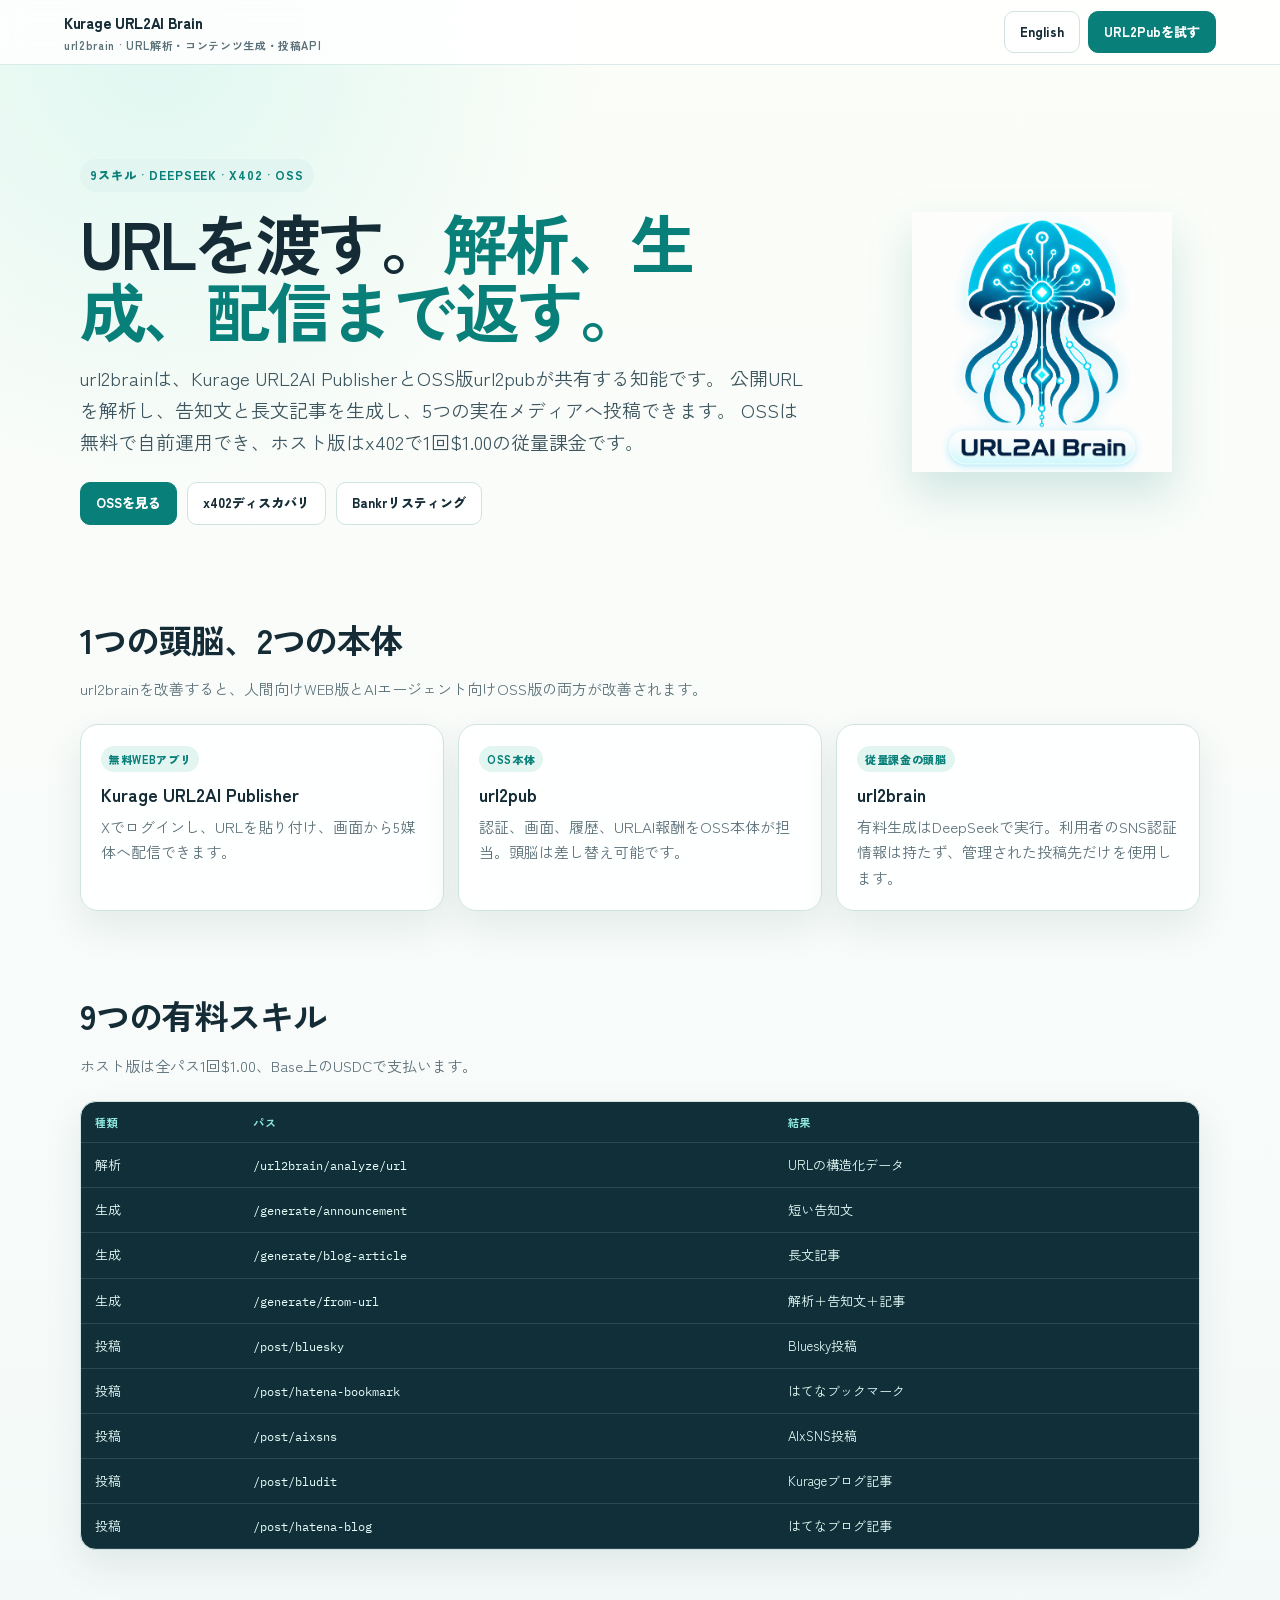
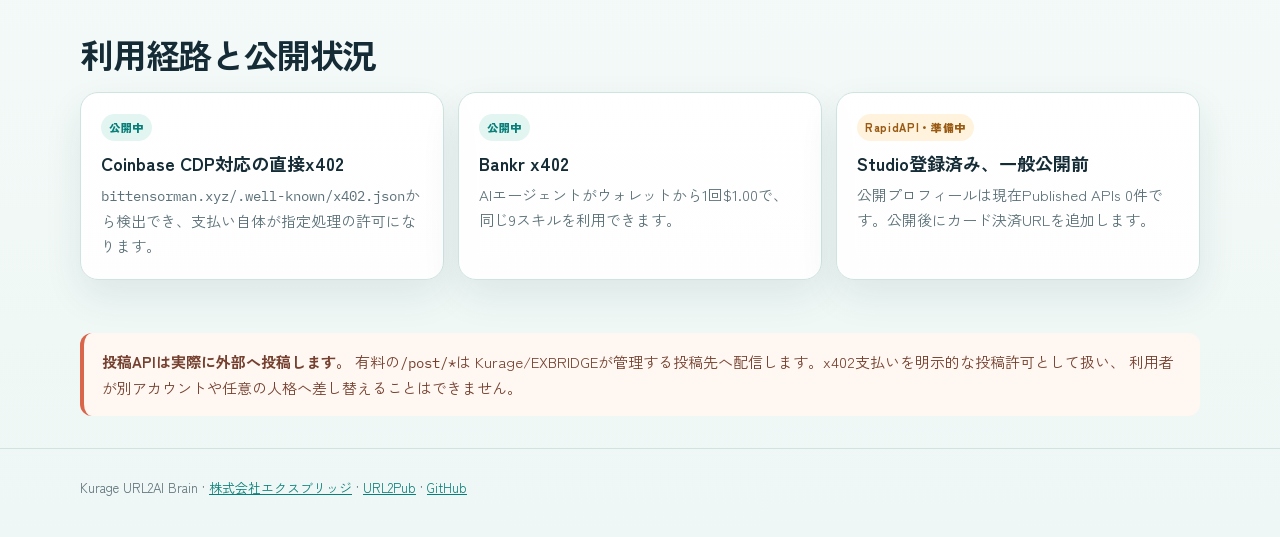
==== landing/url2brain.html @ d59b26c5 "feat: add bilingual url2brain product landing" ====
<!doctype html>
<html lang="ja">
<head>
<meta charset="utf-8">
<meta name="viewport" content="width=device-width,initial-scale=1">
<title>Kurage URL2AI Brain — URL解析・記事生成・実投稿API</title>
<meta name="description" content="URL解析、告知文・記事生成、5媒体への実投稿を提供する9つの知能API。OSSとして自前運用でき、DeepSeekを使うx402従量課金APIとしても利用できます。">
<link rel="canonical" href="https://url2brain.exbridge.jp/url2brain.html">
<link rel="alternate" hreflang="en" href="https://url2brain.exbridge.jp/">
<meta property="og:title" content="Kurage URL2AI Brain">
<meta property="og:description" content="OSSの本体と、DeepSeekで動く従量課金の頭脳。URL解析・生成・投稿の9スキル。">
<meta property="og:url" content="https://url2brain.exbridge.jp/url2brain.html">
<meta property="og:image" content="https://url2brain.exbridge.jp/assets/icon.png">
<link rel="preconnect" href="https://fonts.googleapis.com">
<link rel="preconnect" href="https://fonts.gstatic.com" crossorigin>
<link href="https://fonts.googleapis.com/css2?family=IBM+Plex+Mono:wght@500&family=Zen+Kaku+Gothic+New:wght@400;500;700;900&display=swap" rel="stylesheet">
<link rel="stylesheet" href="assets/style.css">
</head>
<body>
<header>
  <div class="brand">Kurage URL2AI Brain<small>url2brain · URL解析・コンテンツ生成・投稿API</small></div>
  <nav class="nav">
    <a class="btn" href="index.html">English</a>
    <a class="btn primary" href="https://url2ai.exbridge.jp/url2pub.html">URL2Pubを試す</a>
  </nav>
</header>
<main class="wrap">
  <div class="hero">
    <div>
      <span class="eyebrow">9スキル · DEEPSEEK · X402 · OSS</span>
      <h1>URLを渡す。<em>解析、生成、配信まで返す。</em></h1>
      <p class="lead">url2brainは、Kurage URL2AI PublisherとOSS版url2pubが共有する知能です。
      公開URLを解析し、告知文と長文記事を生成し、5つの実在メディアへ投稿できます。
      OSSは無料で自前運用でき、ホスト版はx402で1回$1.00の従量課金です。</p>
      <div class="actions">
        <a class="btn primary" href="https://github.com/katsushi2441/url2brain">OSSを見る</a>
        <a class="btn" href="https://bittensorman.xyz/.well-known/x402.json">x402ディスカバリ</a>
        <a class="btn" href="https://x402.bankr.bot/0x444fadbd6e1fed0cfbf7613b6c9f91b9021eecbd/url2brain">Bankrリスティング</a>
      </div>
    </div>
    <img src="assets/icon.png" alt="Kurage URL2AI Brainアイコン">
  </div>

  <section>
    <h2>1つの頭脳、2つの本体</h2>
    <p class="sub">url2brainを改善すると、人間向けWEB版とAIエージェント向けOSS版の両方が改善されます。</p>
    <div class="grid">
      <article class="card"><span class="tag">無料WEBアプリ</span><h3>Kurage URL2AI Publisher</h3><p>Xでログインし、URLを貼り付け、画面から5媒体へ配信できます。</p></article>
      <article class="card"><span class="tag">OSS本体</span><h3>url2pub</h3><p>認証、画面、履歴、URLAI報酬をOSS本体が担当。頭脳は差し替え可能です。</p></article>
      <article class="card"><span class="tag">従量課金の頭脳</span><h3>url2brain</h3><p>有料生成はDeepSeekで実行。利用者のSNS認証情報は持たず、管理された投稿先だけを使用します。</p></article>
    </div>
  </section>

  <section>
    <h2>9つの有料スキル</h2>
    <p class="sub">ホスト版は全パス1回$1.00、Base上のUSDCで支払います。</p>
    <div class="paths">
      <table>
        <thead><tr><th>種類</th><th>パス</th><th>結果</th></tr></thead>
        <tbody>
          <tr><td>解析</td><td><code>/url2brain/analyze/url</code></td><td>URLの構造化データ</td></tr>
          <tr><td>生成</td><td><code>/generate/announcement</code></td><td>短い告知文</td></tr>
          <tr><td>生成</td><td><code>/generate/blog-article</code></td><td>長文記事</td></tr>
          <tr><td>生成</td><td><code>/generate/from-url</code></td><td>解析＋告知文＋記事</td></tr>
          <tr><td>投稿</td><td><code>/post/bluesky</code></td><td>Bluesky投稿</td></tr>
          <tr><td>投稿</td><td><code>/post/hatena-bookmark</code></td><td>はてなブックマーク</td></tr>
          <tr><td>投稿</td><td><code>/post/aixsns</code></td><td>AIxSNS投稿</td></tr>
          <tr><td>投稿</td><td><code>/post/bludit</code></td><td>Kurageブログ記事</td></tr>
          <tr><td>投稿</td><td><code>/post/hatena-blog</code></td><td>はてなブログ記事</td></tr>
        </tbody>
      </table>
    </div>
  </section>

  <section>
    <h2>利用経路と公開状況</h2>
    <div class="grid">
      <article class="card"><span class="tag">公開中</span><h3>Coinbase CDP対応の直接x402</h3><p><code>bittensorman.xyz/.well-known/x402.json</code>から検出でき、支払い自体が指定処理の許可になります。</p></article>
      <article class="card"><span class="tag">公開中</span><h3>Bankr x402</h3><p>AIエージェントがウォレットから1回$1.00で、同じ9スキルを利用できます。</p></article>
      <article class="card"><span class="tag pending">RapidAPI・準備中</span><h3>Studio登録済み、一般公開前</h3><p>公開プロフィールは現在Published APIs 0件です。公開後にカード決済URLを追加します。</p></article>
    </div>
  </section>

  <p class="notice"><strong>投稿APIは実際に外部へ投稿します。</strong> 有料の<code>/post/*</code>は
  Kurage/EXBRIDGEが管理する投稿先へ配信します。x402支払いを明示的な投稿許可として扱い、
  利用者が別アカウントや任意の人格へ差し替えることはできません。</p>
</main>
<footer><div class="wrap">Kurage URL2AI Brain · <a href="https://exbridge.jp/">株式会社エクスブリッジ</a> · <a href="https://url2ai.exbridge.jp/url2pub.html">URL2Pub</a> · <a href="https://github.com/katsushi2441/url2brain">GitHub</a></div></footer>
</body>
</html>
---- landing/assets/style.css ----
:root {
  --paper: #f7fbfa;
  --surface: #ffffff;
  --ink: #152c36;
  --muted: #5b7078;
  --line: #cfe3e1;
  --accent: #087f78;
  --accent-soft: #e2f5f1;
  --navy: #173f5f;
  --coral: #d9654b;
  --shadow: 0 16px 38px rgba(18, 67, 70, .09);
}
* { box-sizing: border-box; }
html { scroll-behavior: smooth; }
body {
  margin: 0;
  color: var(--ink);
  background:
    radial-gradient(circle at 12% 2%, rgba(45, 212, 191, .13), transparent 28rem),
    linear-gradient(180deg, #fbfdf8 0%, var(--paper) 56%, #eef7f5 100%);
  font-family: "Zen Kaku Gothic New", sans-serif;
  font-size: 15px;
  line-height: 1.7;
}
a { color: var(--accent); }
header {
  min-height: 62px;
  display: flex;
  align-items: center;
  justify-content: space-between;
  gap: 20px;
  padding: 10px clamp(20px, 5vw, 72px);
  border-bottom: 1px solid rgba(8, 127, 120, .15);
  background: rgba(255, 255, 255, .86);
  backdrop-filter: blur(12px);
}
.brand { font-weight: 900; letter-spacing: -.02em; }
.brand small { display: block; color: var(--muted); font-size: 11px; font-weight: 600; letter-spacing: .06em; }
.nav { display: flex; gap: 8px; flex-wrap: wrap; }
.wrap { width: min(1120px, calc(100% - 32px)); margin: 0 auto; }
.hero {
  display: grid;
  grid-template-columns: 1.5fr .65fr;
  align-items: center;
  gap: clamp(24px, 6vw, 72px);
  padding: clamp(54px, 8vw, 94px) 0 48px;
}
.eyebrow {
  display: inline-flex;
  align-items: center;
  gap: 8px;
  padding: 6px 10px;
  border-radius: 999px;
  background: var(--accent-soft);
  color: var(--accent);
  font-size: 12px;
  font-weight: 800;
  letter-spacing: .08em;
}
h1 { margin: 16px 0 18px; font-size: clamp(36px, 5.5vw, 66px); line-height: 1.03; letter-spacing: -.055em; }
h1 em { color: var(--accent); font-style: normal; }
.lead { max-width: 760px; margin: 0; color: #3d555e; font-size: clamp(16px, 1.6vw, 19px); }
.hero img {
  display: block;
  width: min(100%, 260px);
  margin: auto;
  filter: drop-shadow(0 22px 22px rgba(8, 127, 120, .17));
}
.actions { display: flex; gap: 10px; flex-wrap: wrap; margin-top: 24px; }
.btn {
  display: inline-flex;
  align-items: center;
  min-height: 40px;
  padding: 9px 15px;
  border: 1px solid var(--line);
  border-radius: 10px;
  background: var(--surface);
  color: var(--ink);
  font-size: 13px;
  font-weight: 800;
  text-decoration: none;
}
.btn.primary { border-color: var(--accent); background: var(--accent); color: #fff; }
section { padding: 38px 0; }
h2 { margin: 0 0 8px; font-size: clamp(24px, 3vw, 34px); letter-spacing: -.035em; }
.sub { margin: 0 0 22px; color: var(--muted); }
.grid { display: grid; grid-template-columns: repeat(3, 1fr); gap: 14px; }
.card {
  min-width: 0;
  padding: 20px;
  border: 1px solid var(--line);
  border-radius: 18px;
  background: rgba(255, 255, 255, .93);
  box-shadow: var(--shadow);
}
.card h3 { margin: 10px 0 7px; font-size: 18px; line-height: 1.35; }
.card p { margin: 0; color: var(--muted); }
.tag {
  display: inline-block;
  padding: 4px 8px;
  border-radius: 999px;
  background: var(--accent-soft);
  color: var(--accent);
  font-size: 11px;
  font-weight: 900;
  letter-spacing: .06em;
}
.tag.pending { background: #fff3dd; color: #9a5a13; }
.paths {
  overflow-x: auto;
  border: 1px solid var(--line);
  border-radius: 16px;
  background: #102f38;
  color: #e9fffb;
  box-shadow: var(--shadow);
}
table { width: 100%; border-collapse: collapse; min-width: 720px; }
th, td { padding: 11px 14px; border-bottom: 1px solid rgba(255,255,255,.12); text-align: left; font-size: 13px; }
th { color: #8ee8dc; font-size: 11px; letter-spacing: .06em; text-transform: uppercase; }
code { font-family: "IBM Plex Mono", monospace; font-size: .9em; overflow-wrap: anywhere; }
.notice {
  padding: 16px 18px;
  border-left: 4px solid var(--coral);
  border-radius: 12px;
  background: #fff7f2;
  color: #75402f;
}
footer { margin-top: 32px; padding: 28px 0 38px; border-top: 1px solid var(--line); color: var(--muted); font-size: 13px; }
@media (max-width: 760px) {
  .hero { grid-template-columns: 1fr; padding-top: 42px; }
  .hero img { width: 170px; }
  .grid { grid-template-columns: 1fr; }
  header { align-items: flex-start; }
}
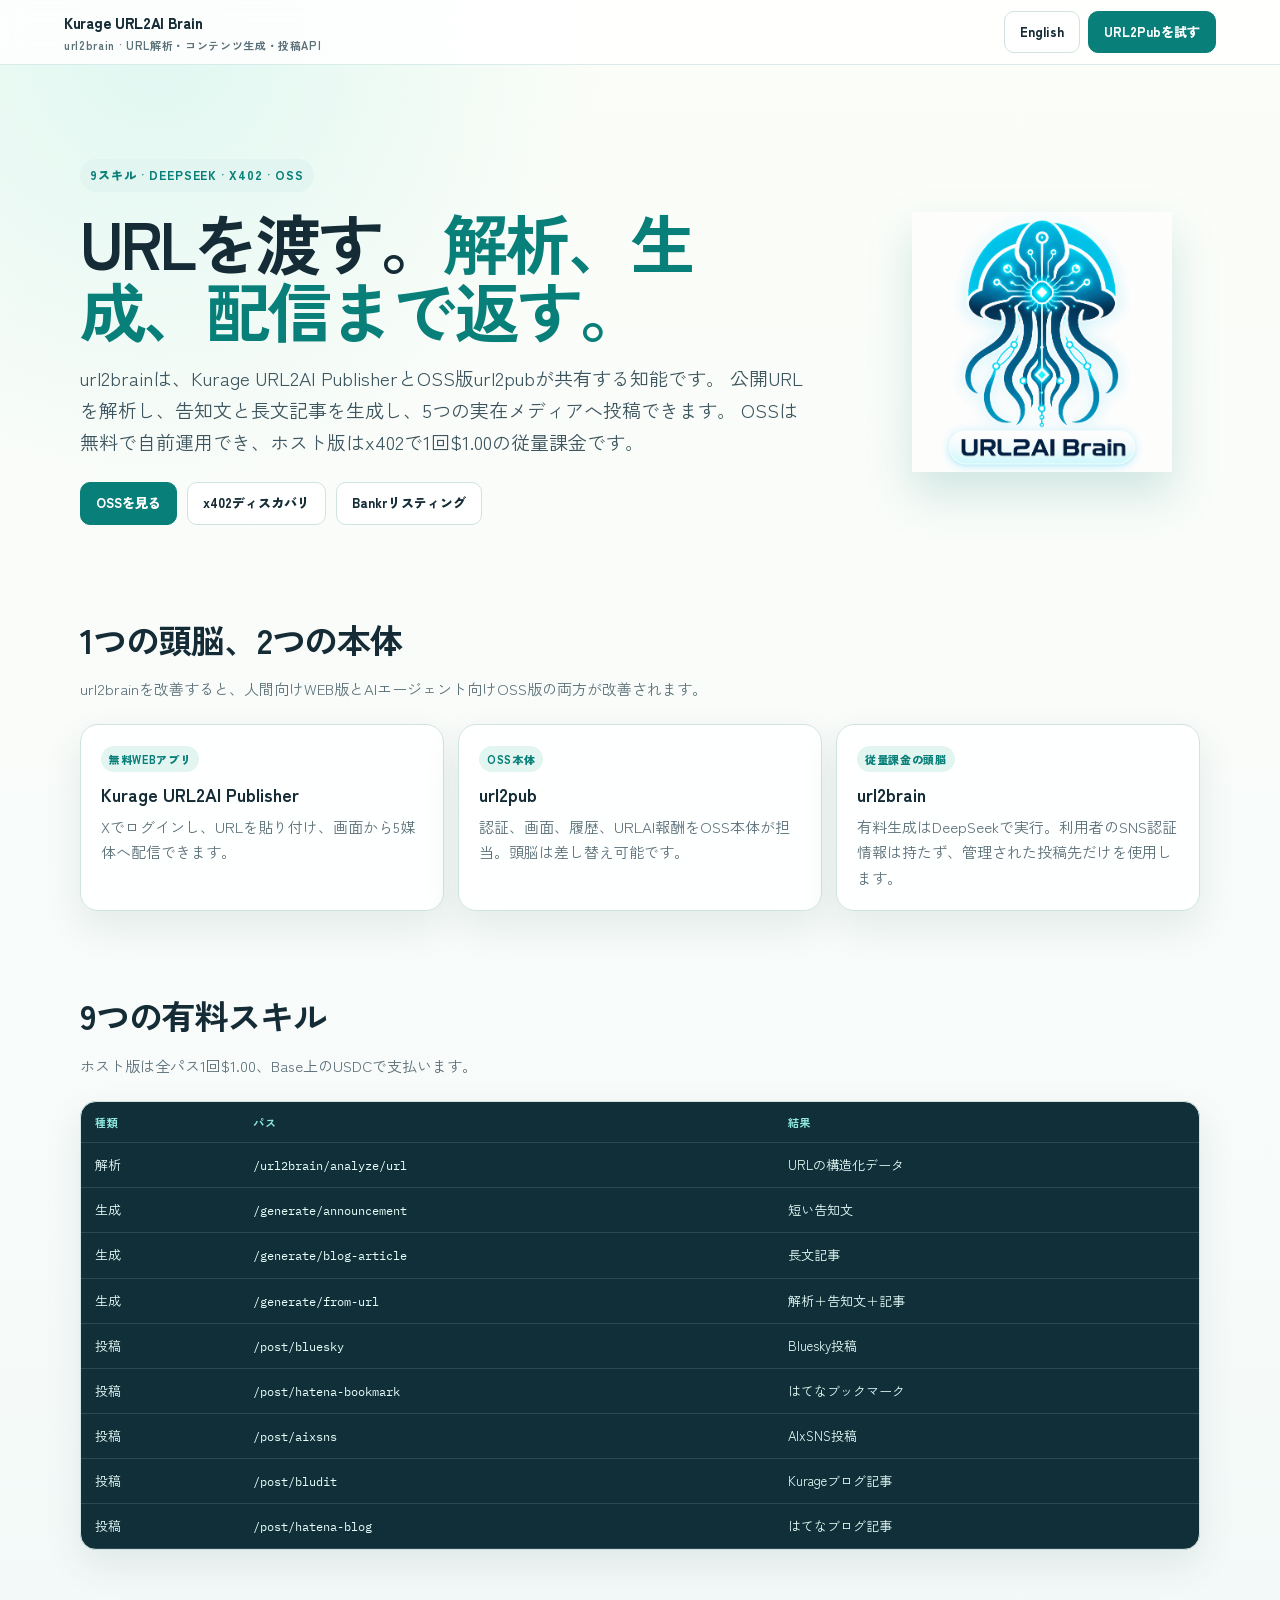
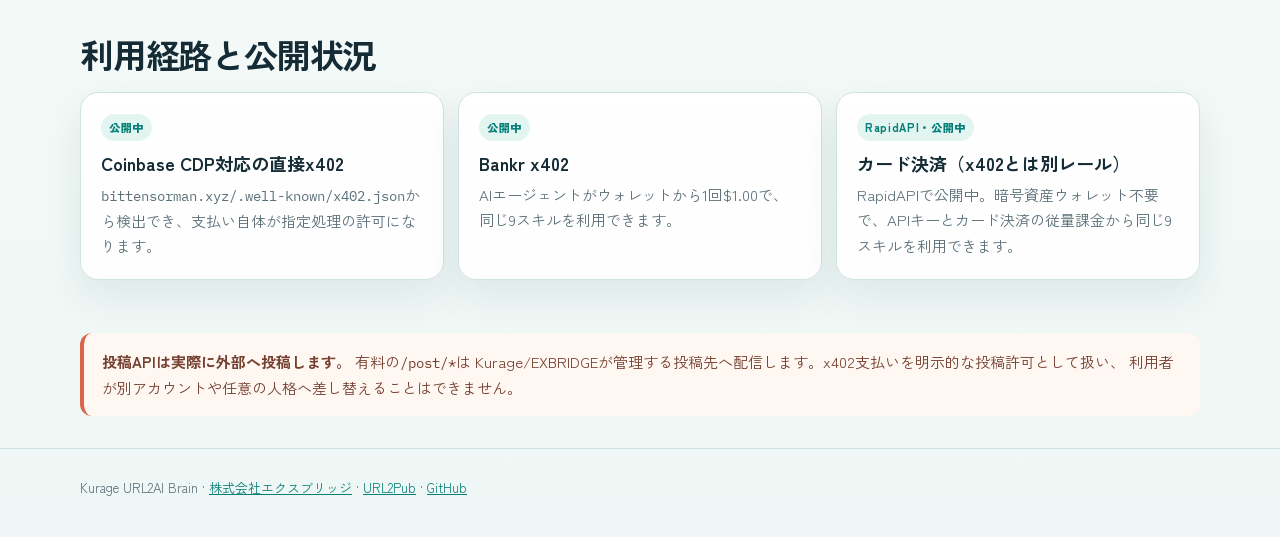
==== commit f5ec91a4: "url2brain LP: RapidAPIを公開中に更新(準備中/PENDING表記を撤去・日英) Co-Authored-By: Claude Opus 4.8 <noreply@anthropi" ====
--- a/landing/url2brain.html
+++ b/landing/url2brain.html
@@ -77,7 +77,7 @@
     <div class="grid">
       <article class="card"><span class="tag">公開中</span><h3>Coinbase CDP対応の直接x402</h3><p><code>bittensorman.xyz/.well-known/x402.json</code>から検出でき、支払い自体が指定処理の許可になります。</p></article>
       <article class="card"><span class="tag">公開中</span><h3>Bankr x402</h3><p>AIエージェントがウォレットから1回$1.00で、同じ9スキルを利用できます。</p></article>
-      <article class="card"><span class="tag pending">RapidAPI・準備中</span><h3>Studio登録済み、一般公開前</h3><p>公開プロフィールは現在Published APIs 0件です。公開後にカード決済URLを追加します。</p></article>
+      <article class="card"><span class="tag">RapidAPI・公開中</span><h3>カード決済（x402とは別レール）</h3><p>RapidAPIで公開中。暗号資産ウォレット不要で、APIキーとカード決済の従量課金から同じ9スキルを利用できます。</p></article>
     </div>
   </section>
 
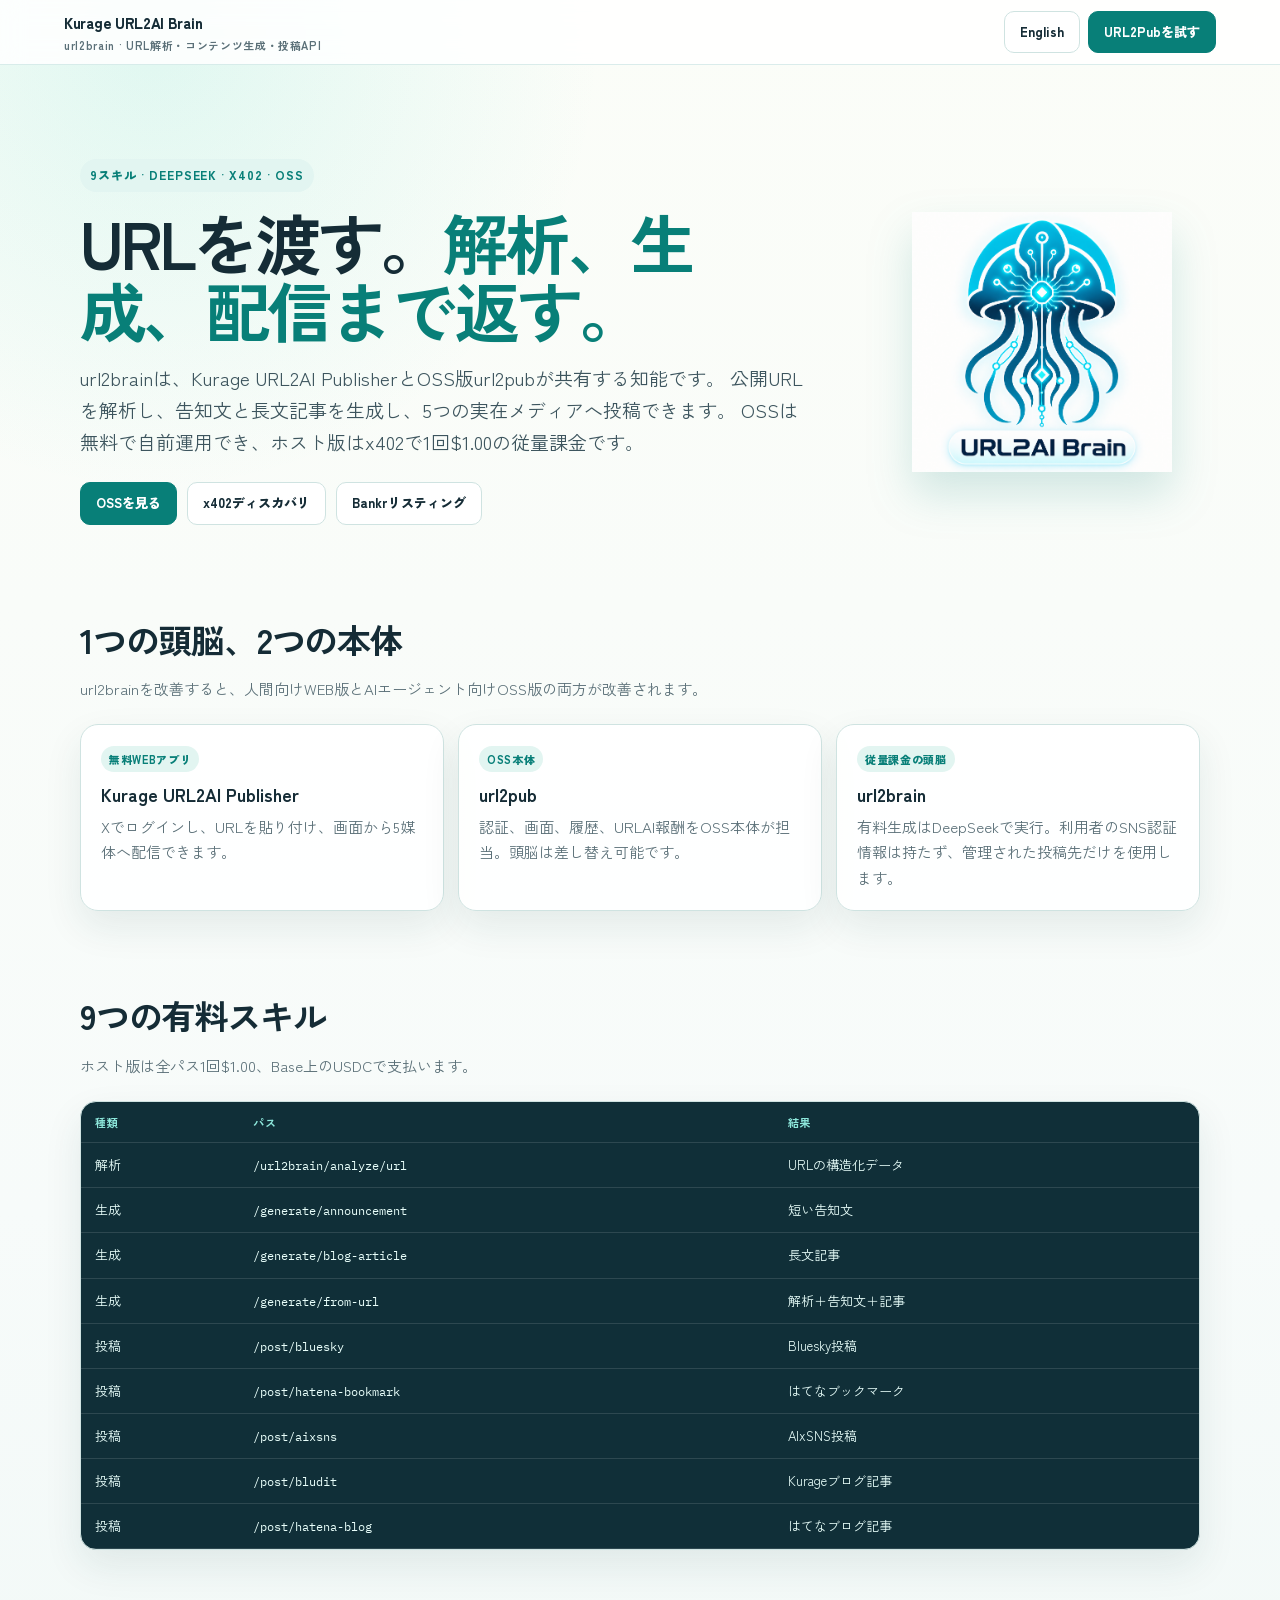
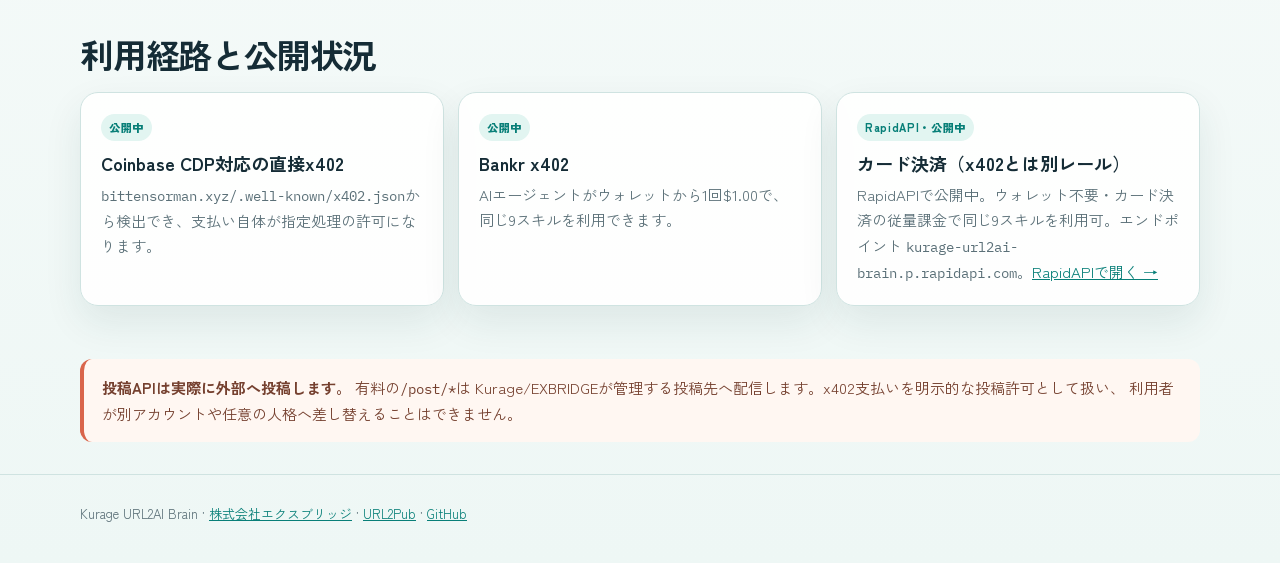
==== commit 98fc7707: "url2brain LP: RapidAPIの実利用URL(エンドポイントホスト+Hub掲載ページ)を追記 Co-Authored-By: Claude Opus 4.8 <noreply@anthr" ====
--- a/landing/url2brain.html
+++ b/landing/url2brain.html
@@ -77,7 +77,7 @@
     <div class="grid">
       <article class="card"><span class="tag">公開中</span><h3>Coinbase CDP対応の直接x402</h3><p><code>bittensorman.xyz/.well-known/x402.json</code>から検出でき、支払い自体が指定処理の許可になります。</p></article>
       <article class="card"><span class="tag">公開中</span><h3>Bankr x402</h3><p>AIエージェントがウォレットから1回$1.00で、同じ9スキルを利用できます。</p></article>
-      <article class="card"><span class="tag">RapidAPI・公開中</span><h3>カード決済（x402とは別レール）</h3><p>RapidAPIで公開中。暗号資産ウォレット不要で、APIキーとカード決済の従量課金から同じ9スキルを利用できます。</p></article>
+      <article class="card"><span class="tag">RapidAPI・公開中</span><h3>カード決済（x402とは別レール）</h3><p>RapidAPIで公開中。ウォレット不要・カード決済の従量課金で同じ9スキルを利用可。エンドポイント <code>kurage-url2ai-brain.p.rapidapi.com</code>。<a href="https://rapidapi.com/katsushi2441/api/kurage-url2ai-brain" target="_blank" rel="noopener">RapidAPIで開く →</a></p></article>
     </div>
   </section>
 
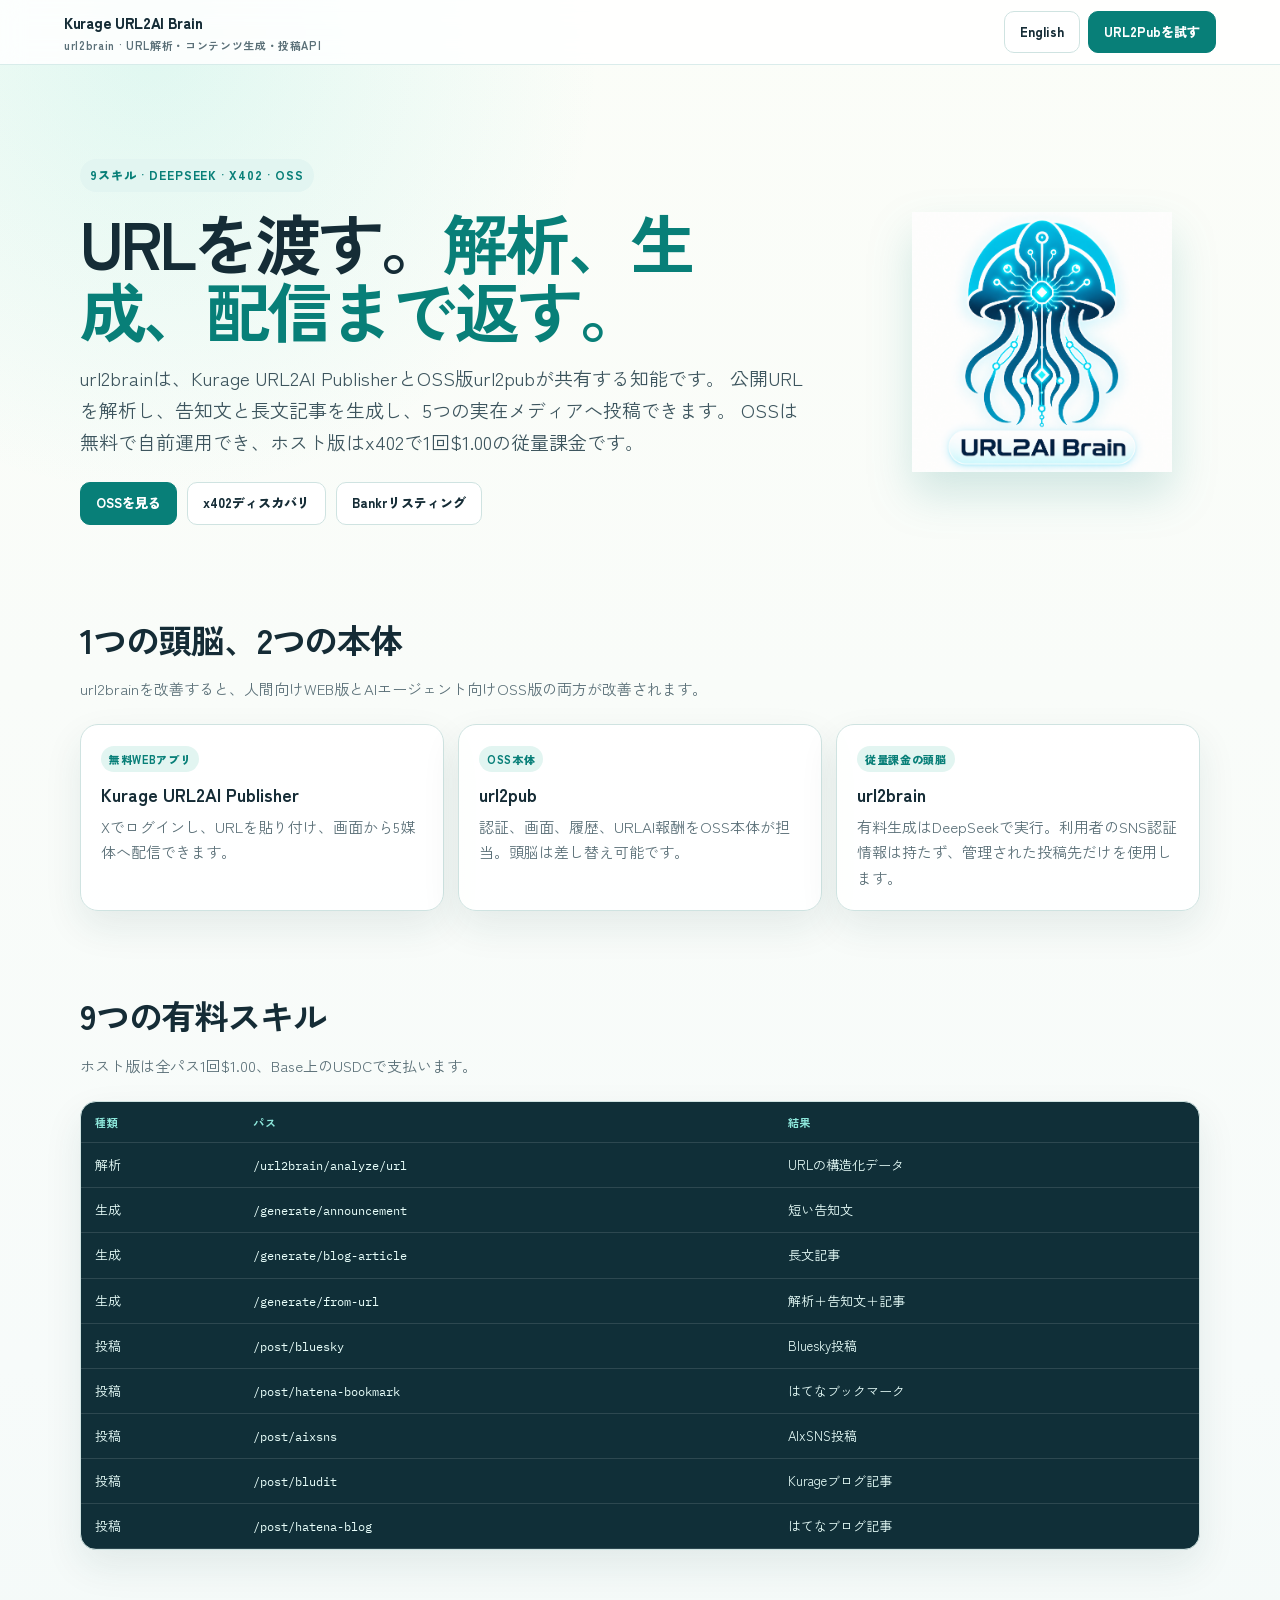
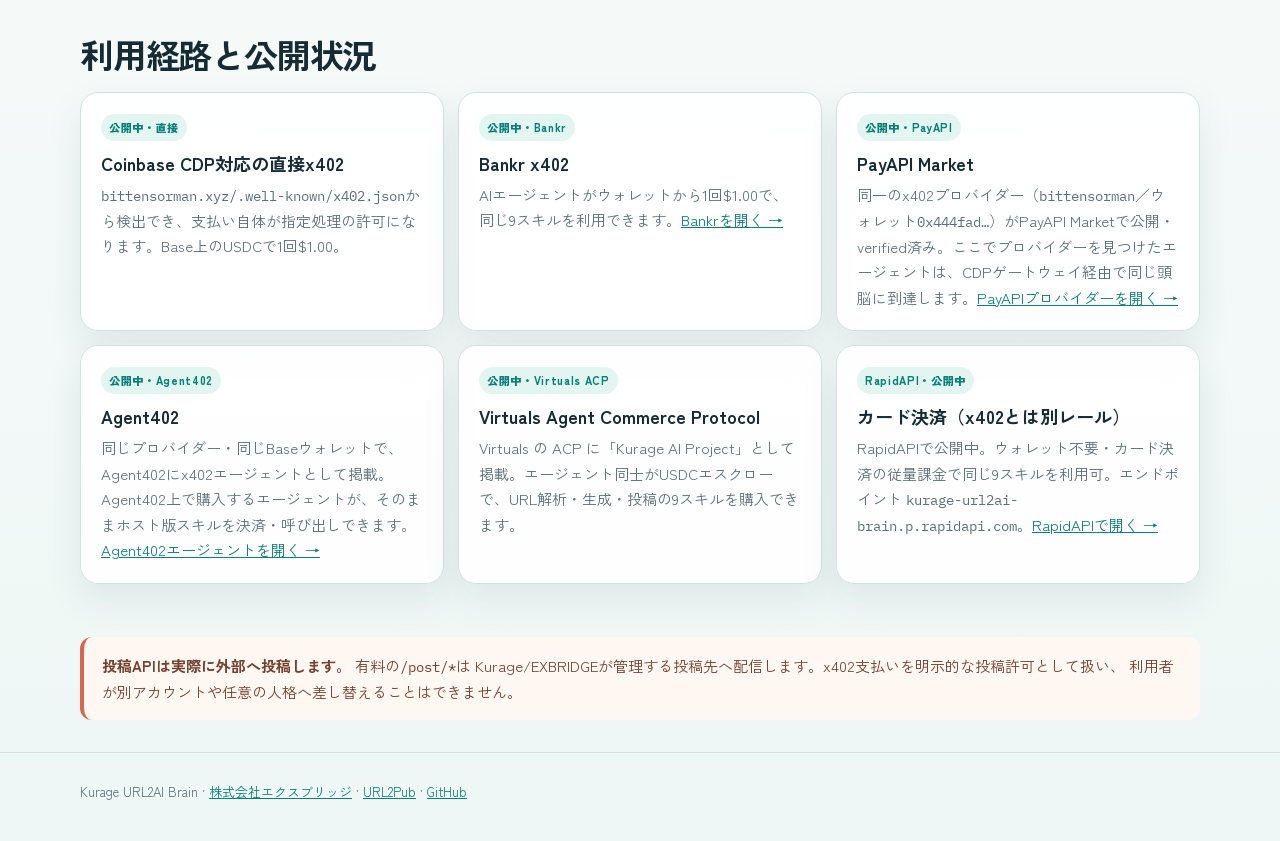
==== commit 79044ec5: "landing: list all x402 marketplaces (PayAPI/Agent402/JPYC/Virtuals ACP) on LP Add the full set of re" ====
--- a/landing/url2brain.html
+++ b/landing/url2brain.html
@@ -75,8 +75,11 @@
   <section>
     <h2>利用経路と公開状況</h2>
     <div class="grid">
-      <article class="card"><span class="tag">公開中</span><h3>Coinbase CDP対応の直接x402</h3><p><code>bittensorman.xyz/.well-known/x402.json</code>から検出でき、支払い自体が指定処理の許可になります。</p></article>
-      <article class="card"><span class="tag">公開中</span><h3>Bankr x402</h3><p>AIエージェントがウォレットから1回$1.00で、同じ9スキルを利用できます。</p></article>
+      <article class="card"><span class="tag">公開中・直接</span><h3>Coinbase CDP対応の直接x402</h3><p><code>bittensorman.xyz/.well-known/x402.json</code>から検出でき、支払い自体が指定処理の許可になります。Base上のUSDCで1回$1.00。</p></article>
+      <article class="card"><span class="tag">公開中・Bankr</span><h3>Bankr x402</h3><p>AIエージェントがウォレットから1回$1.00で、同じ9スキルを利用できます。<a href="https://x402.bankr.bot/0x444fadbd6e1fed0cfbf7613b6c9f91b9021eecbd/url2brain" target="_blank" rel="noopener">Bankrを開く →</a></p></article>
+      <article class="card"><span class="tag">公開中・PayAPI</span><h3>PayAPI Market</h3><p>同一のx402プロバイダー（<code>bittensorman</code>／ウォレット<code>0x444fad…</code>）がPayAPI Marketで公開・verified済み。ここでプロバイダーを見つけたエージェントは、CDPゲートウェイ経由で同じ頭脳に到達します。<a href="https://payapi.market/provider/bittensorman" target="_blank" rel="noopener">PayAPIプロバイダーを開く →</a></p></article>
+      <article class="card"><span class="tag">公開中・Agent402</span><h3>Agent402</h3><p>同じプロバイダー・同じBaseウォレットで、Agent402にx402エージェントとして掲載。Agent402上で購入するエージェントが、そのままホスト版スキルを決済・呼び出しできます。<a href="https://agent402.app/agents/42d997f9-a6ee-4a91-8e51-454d0a66dae0" target="_blank" rel="noopener">Agent402エージェントを開く →</a></p></article>
+      <article class="card"><span class="tag">公開中・Virtuals ACP</span><h3>Virtuals Agent Commerce Protocol</h3><p>Virtuals の ACP に「Kurage AI Project」として掲載。エージェント同士がUSDCエスクローで、URL解析・生成・投稿の9スキルを購入できます。</p></article>
       <article class="card"><span class="tag">RapidAPI・公開中</span><h3>カード決済（x402とは別レール）</h3><p>RapidAPIで公開中。ウォレット不要・カード決済の従量課金で同じ9スキルを利用可。エンドポイント <code>kurage-url2ai-brain.p.rapidapi.com</code>。<a href="https://rapidapi.com/katsushi2441/api/kurage-url2ai-brain" target="_blank" rel="noopener">RapidAPIで開く →</a></p></article>
     </div>
   </section>
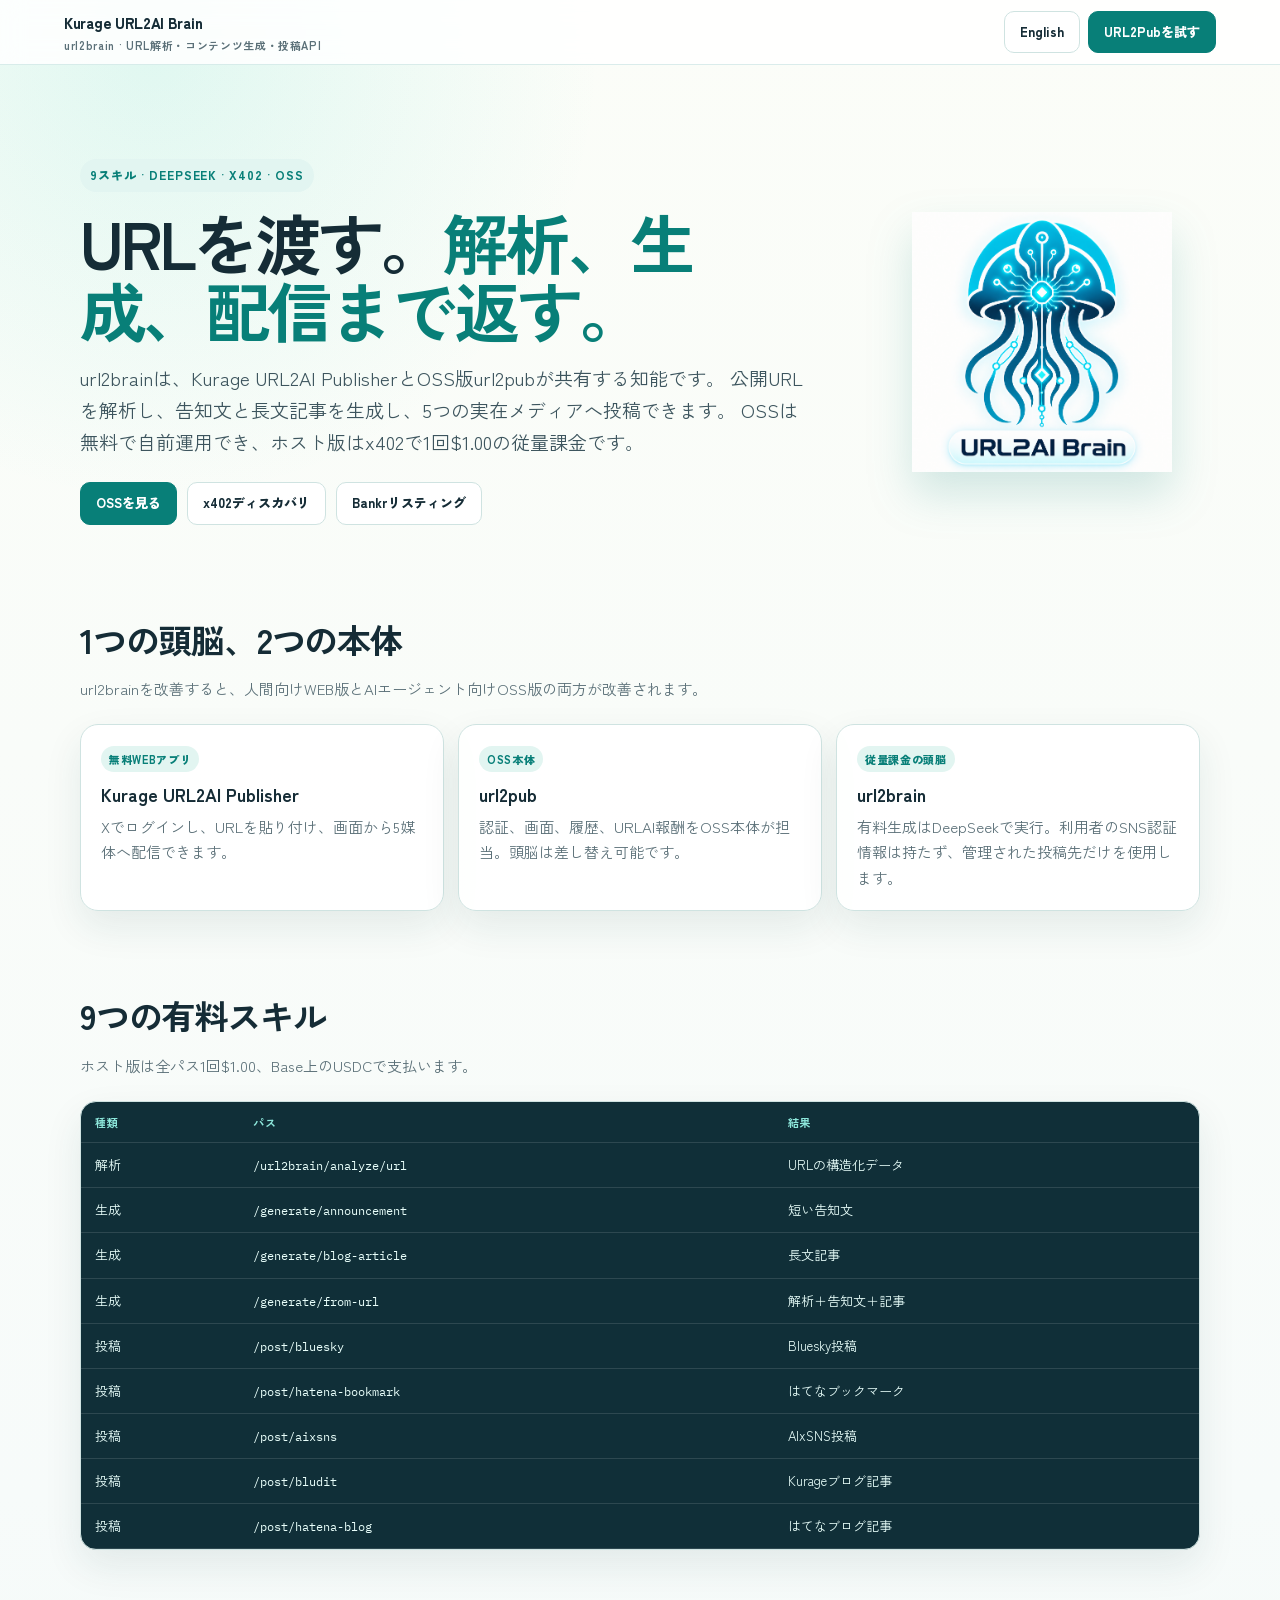
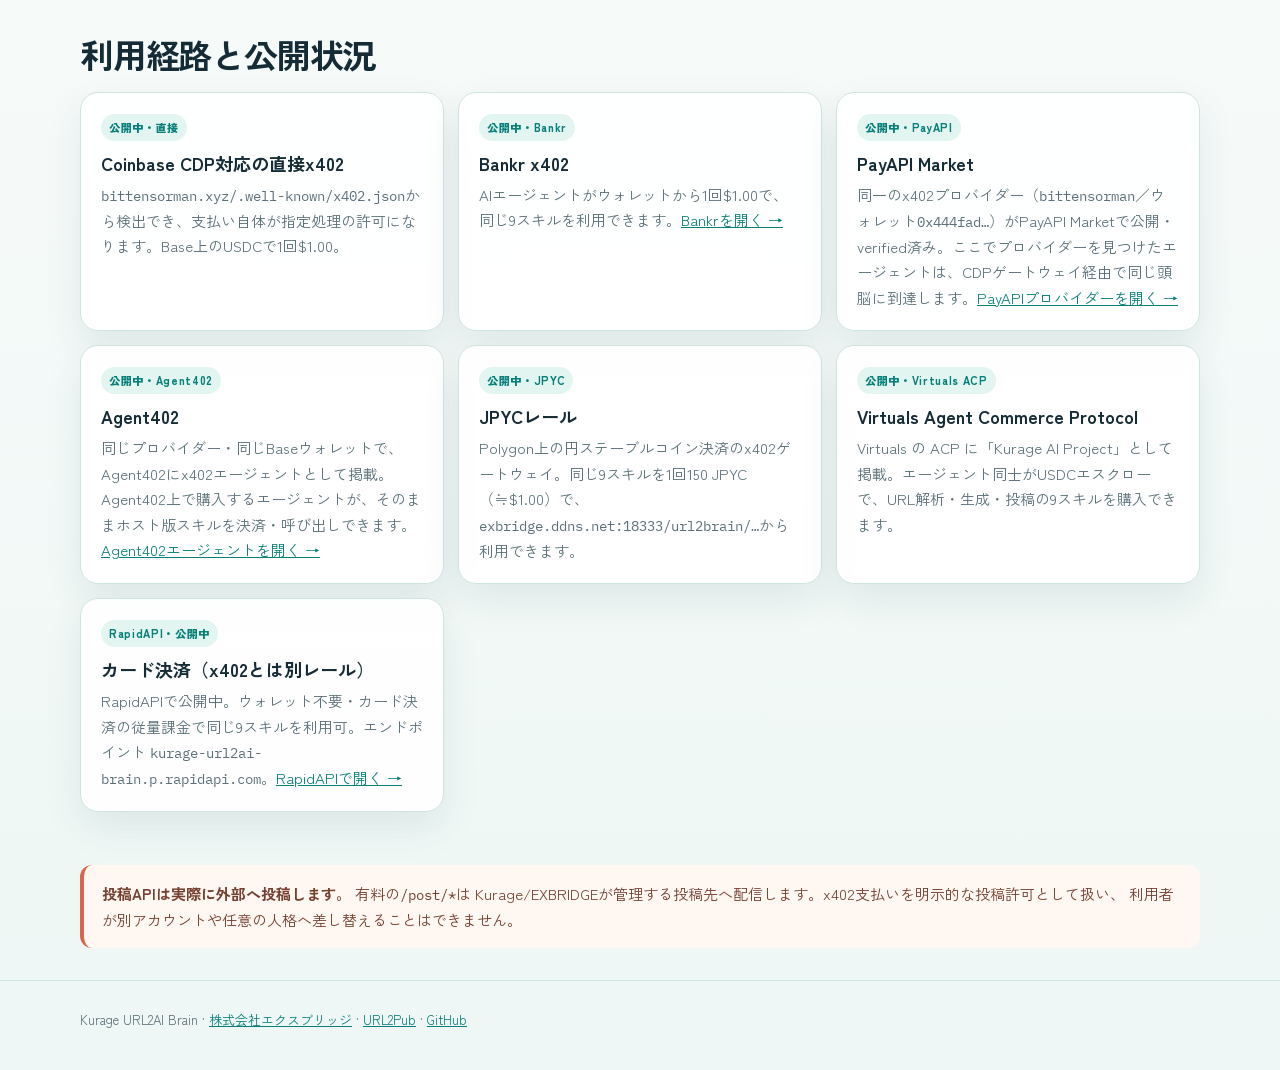
==== commit a4510f02: "landing: add live JPYC rail (:18333, 150 JPYC) to url2brain LP (ja/en) The url2brain JPYC x402 gatew" ====
--- a/landing/url2brain.html
+++ b/landing/url2brain.html
@@ -79,6 +79,7 @@
       <article class="card"><span class="tag">公開中・Bankr</span><h3>Bankr x402</h3><p>AIエージェントがウォレットから1回$1.00で、同じ9スキルを利用できます。<a href="https://x402.bankr.bot/0x444fadbd6e1fed0cfbf7613b6c9f91b9021eecbd/url2brain" target="_blank" rel="noopener">Bankrを開く →</a></p></article>
       <article class="card"><span class="tag">公開中・PayAPI</span><h3>PayAPI Market</h3><p>同一のx402プロバイダー（<code>bittensorman</code>／ウォレット<code>0x444fad…</code>）がPayAPI Marketで公開・verified済み。ここでプロバイダーを見つけたエージェントは、CDPゲートウェイ経由で同じ頭脳に到達します。<a href="https://payapi.market/provider/bittensorman" target="_blank" rel="noopener">PayAPIプロバイダーを開く →</a></p></article>
       <article class="card"><span class="tag">公開中・Agent402</span><h3>Agent402</h3><p>同じプロバイダー・同じBaseウォレットで、Agent402にx402エージェントとして掲載。Agent402上で購入するエージェントが、そのままホスト版スキルを決済・呼び出しできます。<a href="https://agent402.app/agents/42d997f9-a6ee-4a91-8e51-454d0a66dae0" target="_blank" rel="noopener">Agent402エージェントを開く →</a></p></article>
+      <article class="card"><span class="tag">公開中・JPYC</span><h3>JPYCレール</h3><p>Polygon上の円ステーブルコイン決済のx402ゲートウェイ。同じ9スキルを1回150 JPYC（≒$1.00）で、<code>exbridge.ddns.net:18333/url2brain/…</code>から利用できます。</p></article>
       <article class="card"><span class="tag">公開中・Virtuals ACP</span><h3>Virtuals Agent Commerce Protocol</h3><p>Virtuals の ACP に「Kurage AI Project」として掲載。エージェント同士がUSDCエスクローで、URL解析・生成・投稿の9スキルを購入できます。</p></article>
       <article class="card"><span class="tag">RapidAPI・公開中</span><h3>カード決済（x402とは別レール）</h3><p>RapidAPIで公開中。ウォレット不要・カード決済の従量課金で同じ9スキルを利用可。エンドポイント <code>kurage-url2ai-brain.p.rapidapi.com</code>。<a href="https://rapidapi.com/katsushi2441/api/kurage-url2ai-brain" target="_blank" rel="noopener">RapidAPIで開く →</a></p></article>
     </div>
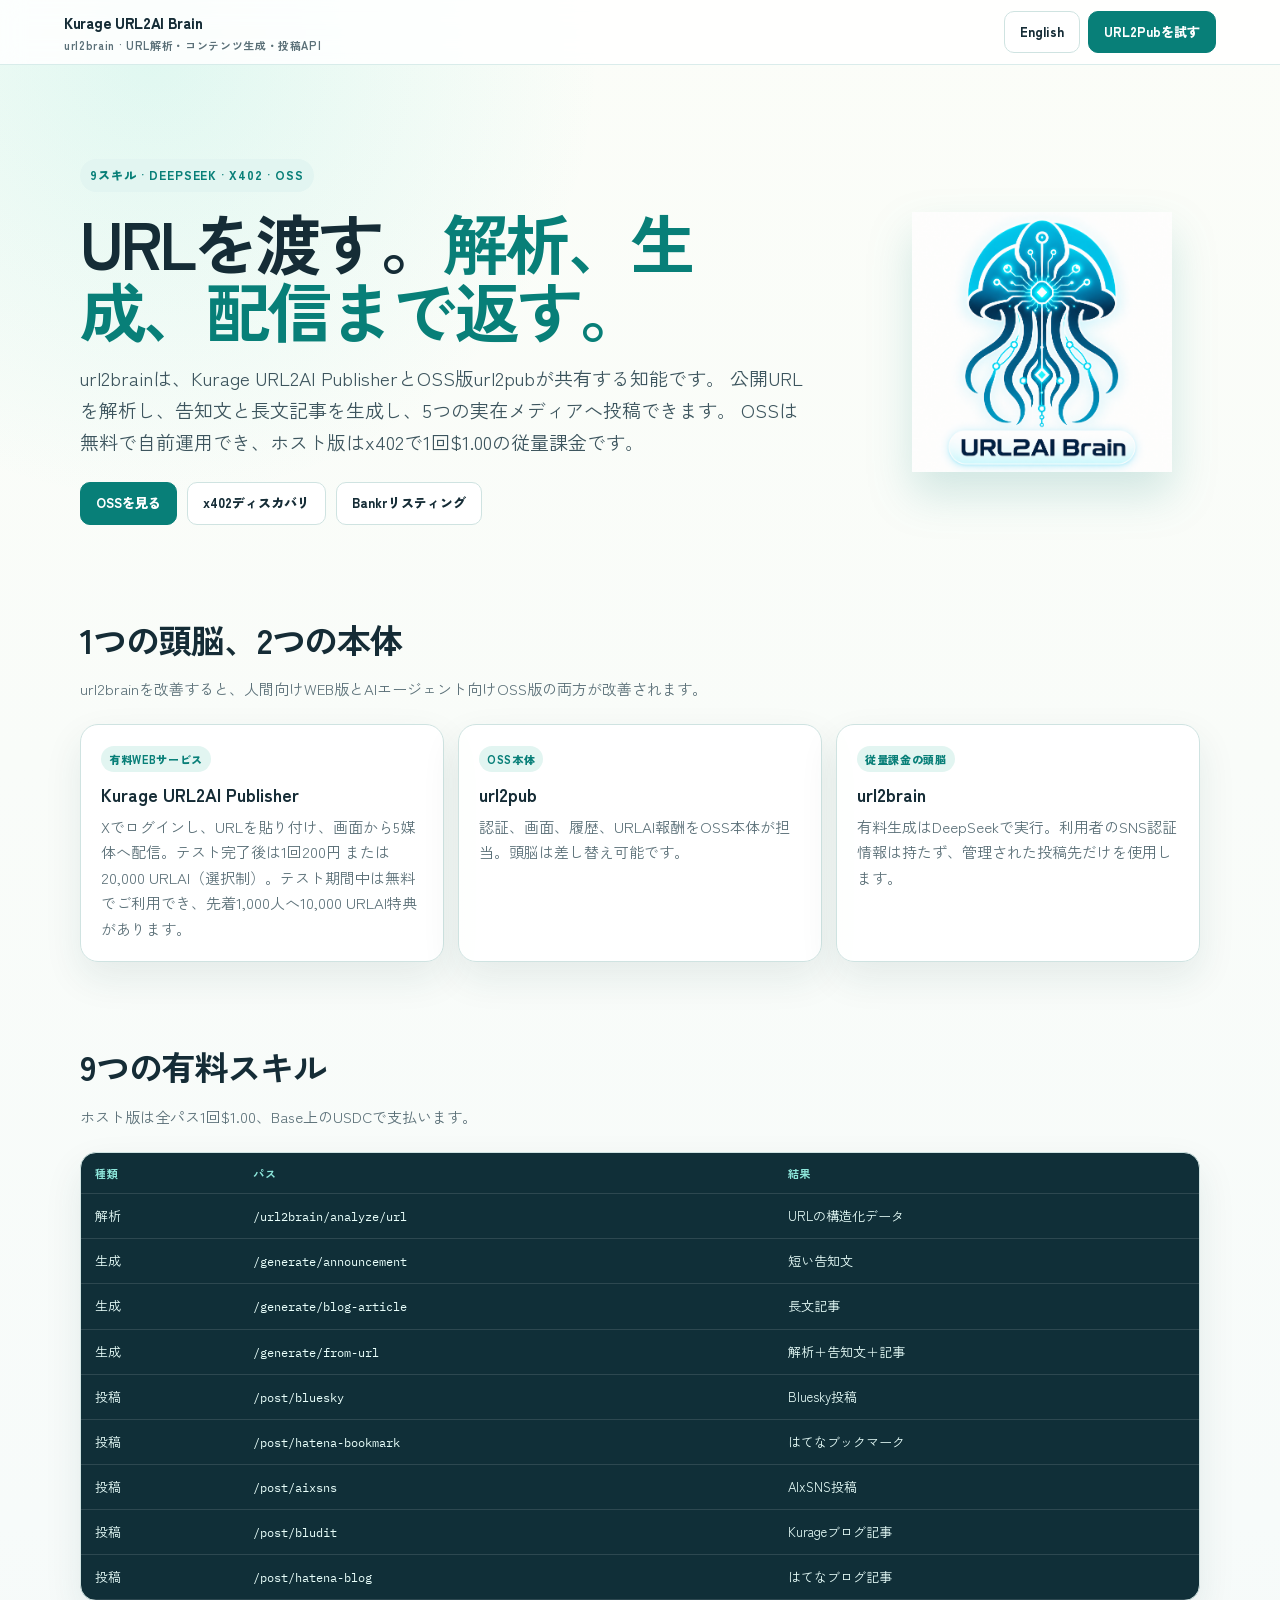
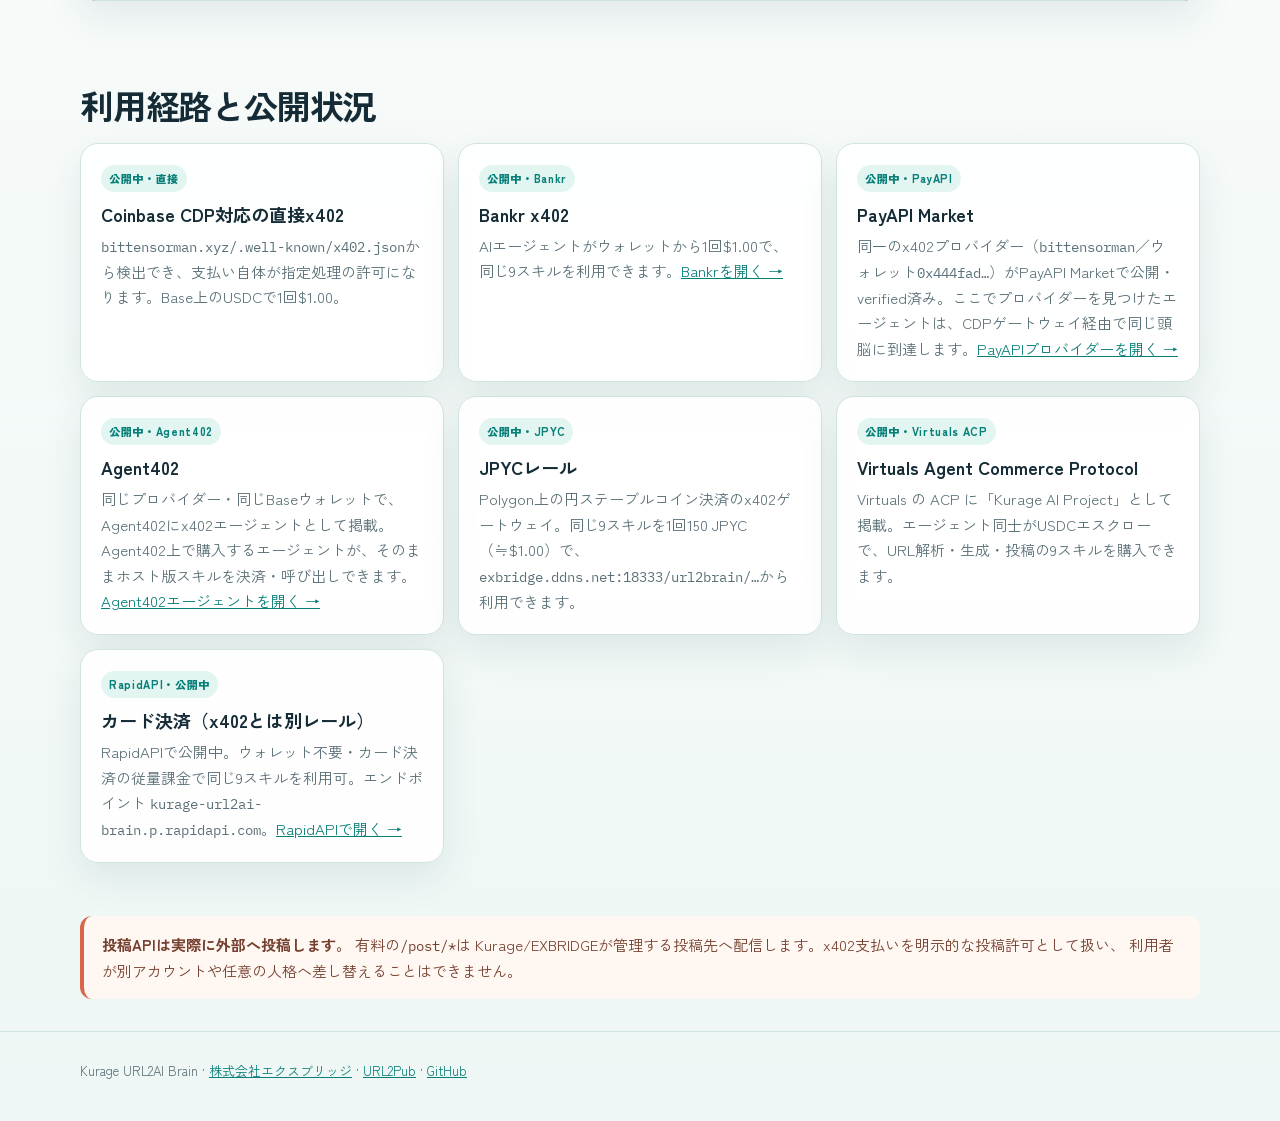
==== commit 39edbd7d: "fix: Publisher is a paid service (200 yen / 20,000 URLAI), not a free app Kurage URL2AI Publisher wa" ====
--- a/landing/url2brain.html
+++ b/landing/url2brain.html
@@ -45,7 +45,7 @@
     <h2>1つの頭脳、2つの本体</h2>
     <p class="sub">url2brainを改善すると、人間向けWEB版とAIエージェント向けOSS版の両方が改善されます。</p>
     <div class="grid">
-      <article class="card"><span class="tag">無料WEBアプリ</span><h3>Kurage URL2AI Publisher</h3><p>Xでログインし、URLを貼り付け、画面から5媒体へ配信できます。</p></article>
+      <article class="card"><span class="tag">有料WEBサービス</span><h3>Kurage URL2AI Publisher</h3><p>Xでログインし、URLを貼り付け、画面から5媒体へ配信。テスト完了後は1回200円 または 20,000 URLAI（選択制）。テスト期間中は無料でご利用でき、先着1,000人へ10,000 URLAI特典があります。</p></article>
       <article class="card"><span class="tag">OSS本体</span><h3>url2pub</h3><p>認証、画面、履歴、URLAI報酬をOSS本体が担当。頭脳は差し替え可能です。</p></article>
       <article class="card"><span class="tag">従量課金の頭脳</span><h3>url2brain</h3><p>有料生成はDeepSeekで実行。利用者のSNS認証情報は持たず、管理された投稿先だけを使用します。</p></article>
     </div>
